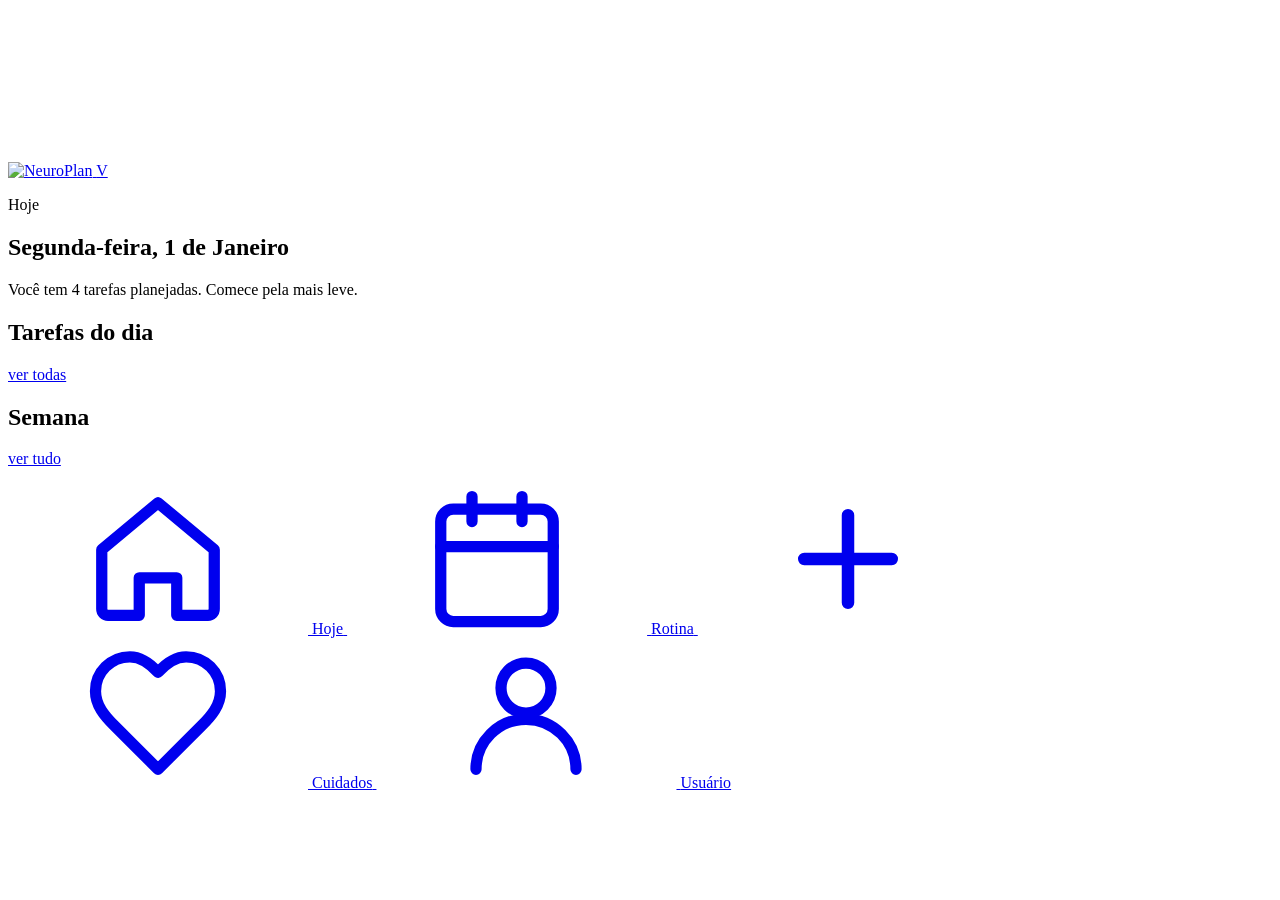
==== index.html @ 5687e75a "ajuste" ====
<!DOCTYPE html>
<html lang="pt-BR">
<head>
  <meta charset="UTF-8">
  <!-- viewport-fit=cover: usa a tela inteira do celular (notch / barra inferior) -->
  <meta name="viewport" content="width=device-width, initial-scale=1, viewport-fit=cover">
  <meta name="theme-color" content="#7B68EE">
  <meta name="description" content="NeuroPlan: planejador de rotina pensado para neurodivergentes.">
  <title>Hoje · NeuroPlan</title>

  <link rel="stylesheet" href="style.css">
  <script src="script.js" defer></script>
</head>
<body class="pagina-hoje">

  <!-- Ícones (sprite SVG). Uso: <svg class="icone"><use href="#i-home"/></svg> -->
  <svg xmlns="http://www.w3.org/2000/svg" hidden>
    <symbol id="i-home" viewBox="0 0 24 24" fill="none" stroke="currentColor" stroke-width="1.8" stroke-linecap="round" stroke-linejoin="round"><path d="M3 10.5 12 3l9 7.5V20a1 1 0 0 1-1 1h-5v-6H9v6H4a1 1 0 0 1-1-1z"/></symbol>
    <symbol id="i-calendar" viewBox="0 0 24 24" fill="none" stroke="currentColor" stroke-width="1.8" stroke-linecap="round" stroke-linejoin="round"><rect x="3" y="4" width="18" height="18" rx="2"/><path d="M16 2v4M8 2v4M3 10h18"/></symbol>
    <symbol id="i-plus" viewBox="0 0 24 24" fill="none" stroke="currentColor" stroke-width="2" stroke-linecap="round"><path d="M12 5v14M5 12h14"/></symbol>
    <symbol id="i-heart" viewBox="0 0 24 24" fill="none" stroke="currentColor" stroke-width="1.8" stroke-linecap="round" stroke-linejoin="round"><path d="M19 14c1.5-1.5 3-3.2 3-5.5A5.5 5.5 0 0 0 16.5 3c-1.7 0-3 .8-4.5 2.5C10.5 3.8 9.2 3 7.5 3A5.5 5.5 0 0 0 2 8.5c0 2.3 1.5 4 3 5.5l7 7z"/></symbol>
    <symbol id="i-user" viewBox="0 0 24 24" fill="none" stroke="currentColor" stroke-width="1.8" stroke-linecap="round" stroke-linejoin="round"><circle cx="12" cy="8" r="4"/><path d="M4 21a8 8 0 0 1 16 0"/></symbol>
    <symbol id="i-pencil" viewBox="0 0 24 24" fill="none" stroke="currentColor" stroke-width="1.8" stroke-linecap="round" stroke-linejoin="round"><path d="M17 3a2.8 2.8 0 0 1 4 4L7.5 20.5 2 22l1.5-5.5z"/></symbol>
    <symbol id="i-clock" viewBox="0 0 24 24" fill="none" stroke="currentColor" stroke-width="1.8" stroke-linecap="round" stroke-linejoin="round"><circle cx="12" cy="12" r="9"/><path d="M12 7v5l3 2"/></symbol>
    <symbol id="i-bell" viewBox="0 0 24 24" fill="none" stroke="currentColor" stroke-width="1.8" stroke-linecap="round" stroke-linejoin="round"><path d="M6 8a6 6 0 0 1 12 0c0 7 3 9 3 9H3s3-2 3-9M10.3 21a1.9 1.9 0 0 0 3.4 0"/></symbol>
    <symbol id="i-chevron-left" viewBox="0 0 24 24" fill="none" stroke="currentColor" stroke-width="2" stroke-linecap="round" stroke-linejoin="round"><path d="m15 18-6-6 6-6"/></symbol>
    <symbol id="i-chevron-right" viewBox="0 0 24 24" fill="none" stroke="currentColor" stroke-width="2" stroke-linecap="round" stroke-linejoin="round"><path d="m9 18 6-6-6-6"/></symbol>
  </svg>

  <div class="app">

    <!-- Cabeçalho (igual em todas as páginas) -->
    <header class="topo">
      <a href="index.html" class="topo__logo" aria-label="NeuroPlan - ir para Hoje">
        <!-- Exportar do Figma: logo horizontal (símbolo + "neuroplan") -->
        <img src="assets/logo-horizontal.svg" alt="NeuroPlan">
      </a>
      <a href="usuario.html" class="avatar avatar--pequeno" aria-label="Meu perfil">V</a>
    </header>

    <main class="conteudo">

      <section class="tela" id="tela-hoje" aria-labelledby="hoje-titulo">

        <div class="titulo-tela">
          <p class="titulo-tela__rotulo">Hoje</p>
          <h1 class="titulo-tela__titulo titulo-tela__titulo--esquerda" id="hoje-titulo">Segunda-feira, 1 de Janeiro</h1>
          <p class="titulo-tela__apoio">Você tem 4 tarefas planejadas. Comece pela mais leve.</p>
        </div>

        <!-- Aviso da próxima tarefa (aparece quando "Previsibilidade" está ligada em Cuidados) -->
        <p class="proxima" id="proxima" hidden></p>

        <!-- Tarefas do dia -->
        <div class="bloco">
          <div class="bloco__cabecalho">
            <h2 class="bloco__titulo">Tarefas do dia</h2>
            <a href="rotina.html" class="link-pequeno">ver todas</a>
          </div>

          <ul class="lista-tarefas" id="lista-hoje"></ul>
          <p class="vazio" id="vazio-hoje" hidden>Nenhuma tarefa para hoje. Toque no + para planejar o dia.</p>
        </div>

        <!-- Tarefas pendentes dos últimos dias (aparece quando "Recuperação" está ligada em Cuidados) -->
        <div class="bloco" id="bloco-recuperacao" hidden>
          <div class="bloco__cabecalho">
            <h2 class="bloco__titulo">Para recuperar</h2>
          </div>
          <ul class="lista-tarefas" id="lista-recuperacao"></ul>
        </div>

        <!-- Semana (cartões roláveis na horizontal) -->
        <div class="bloco">
          <div class="bloco__cabecalho">
            <h2 class="bloco__titulo">Semana</h2>
            <a href="rotina.html" class="link-pequeno">ver tudo</a>
          </div>

          <ul class="semana" id="semana" aria-label="Próximos 7 dias"></ul>
        </div>
      </section>

    </main>

    <!-- Menu inferior (igual em todas as páginas) -->
    <nav class="menu" aria-label="Navegação principal">
      <a href= "index.html" class="menu__item is-ativo" aria-current="page">
        <svg class="icone" aria-hidden="true"><use href="#i-home"/></svg>
        <span>Hoje</span>
      </a>
      <a href="rotina.html" class="menu__item">
        <svg class="icone" aria-hidden="true"><use href="#i-calendar"/></svg>
        <span>Rotina</span>
      </a>

      <!-- Botão central: abre "Nova tarefa" -->
      <a href="nova-tarefa.html" class="menu__adicionar" aria-label="Adicionar nova tarefa">
        <svg class="icone" aria-hidden="true"><use href="#i-plus"/></svg>
      </a>

      <a href="cuidados.html" class="menu__item">
        <svg class="icone" aria-hidden="true"><use href="#i-heart"/></svg>
        <span>Cuidados</span>
      </a>
      <a href="usuario.html" class="menu__item">
        <svg class="icone" aria-hidden="true"><use href="#i-user"/></svg>
        <span>Usuário</span>
      </a>
    </nav>

  </div>
</body>
</html>
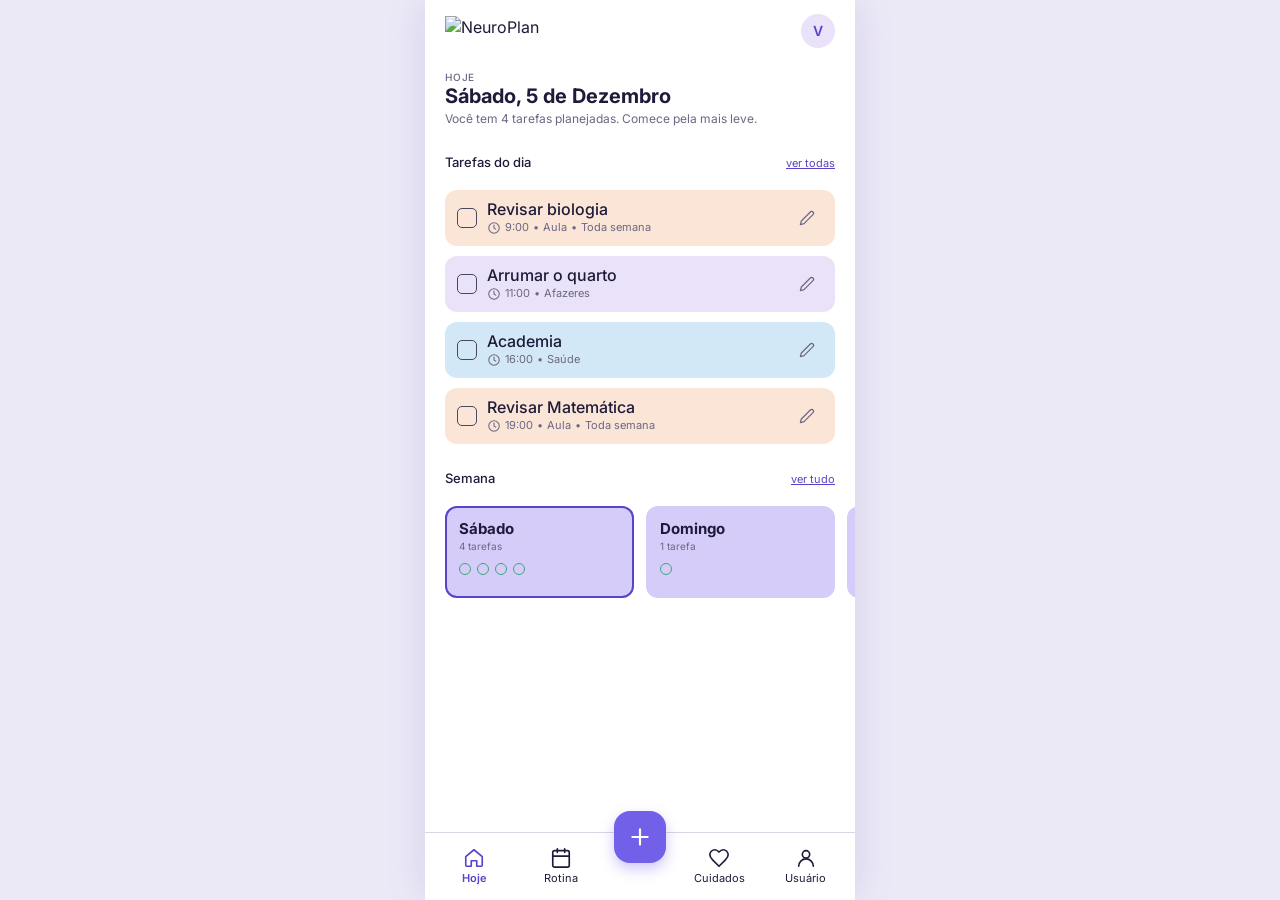
==== commit 270156f4: "arrumado" ====
--- a/index.html
+++ b/index.html
@@ -33,7 +33,7 @@
     <header class="topo">
       <a href="index.html" class="topo__logo" aria-label="NeuroPlan - ir para Hoje">
         <!-- Exportar do Figma: logo horizontal (símbolo + "neuroplan") -->
-        <img src="assets/logo-horizontal.svg" alt="NeuroPlan">
+        <img src="logo-horizontal.svg" alt="NeuroPlan">
       </a>
       <a href="usuario.html" class="avatar avatar--pequeno" aria-label="Meu perfil">V</a>
     </header>
@@ -111,4 +111,4 @@
 
   </div>
 </body>
-</html>
+</html>
--- a/style.css
+++ b/style.css
@@ -0,0 +1,1002 @@
+/* =========================================================
+   NEUROPLAN · style.css
+   Mobile-first: o layout base é o do celular (até 430px).
+   Em telas maiores o app fica centralizado, com a mesma largura.
+   ========================================================= */
+
+@import url("https://fonts.googleapis.com/css2?family=Inter:wght@300;400;500;600;700&display=swap");
+
+/* ---------- 1. Variáveis (cores, fontes, medidas) ---------- */
+:root {
+  /* Marca */
+  --roxo: #7360E8;          /* botões, itens ativos */
+  --roxo-escuro: #5844C9;   /* textos e links roxos (melhor contraste) */
+  --roxo-claro: #D6CCFA;    /* cartões da semana */
+  --lilas: #EAE2F8;         /* avatar, tarefa "afazeres" */
+  --lilas-medio: #C4B8F6;   /* cartões de cuidados */
+
+  /* Categorias de tarefa */
+  --laranja: #FAE5D6;       /* aula */
+  --azul: #D3E8F7;          /* saúde */
+  --verde: #DDF2E8;         /* resumos e estatísticas */
+  --rosa: #FBE0EA;          /* lazer */
+  --verde-forte: #3FA777;
+
+  /* Texto e linhas */
+  --tinta: #1E1B3A;
+  --tinta-suave: #6B6785;
+  --linha: #D9D5E8;
+  --branco: #FFFFFF;
+  --fundo-pagina: #ECE9F7;  /* fundo atrás do app em telas grandes */
+
+  /* Medidas */
+  --largura-app: 430px;
+  --altura-menu: 68px;
+  --raio-g: 16px;
+  --raio-m: 12px;
+  --raio-p: 8px;
+  --margem: 20px;
+
+  --fonte: "Inter", system-ui, -apple-system, "Segoe UI", Roboto, "Helvetica Neue", Arial, sans-serif;
+}
+
+/* Cuidado "Modo Calmo": cores mais suaves e sem animações (classe aplicada pelo script.js) */
+body.modo-calmo {
+  --roxo: #6A5FB0;
+  --roxo-escuro: #54498F;
+  --roxo-claro: #DAD6EE;
+  --lilas: #ECE8F5;
+  --lilas-medio: #CFC9E6;
+  --laranja: #F3E8DE;
+  --azul: #E1EBF2;
+  --verde: #E3EFE9;
+  --rosa: #F3E6EB;
+}
+body.modo-calmo *,
+body.modo-calmo *::before,
+body.modo-calmo *::after {
+  animation: none !important;
+  transition: none !important;
+}
+
+
+/* ---------- 2. Base ---------- */
+*,
+*::before,
+*::after {
+  box-sizing: border-box;
+}
+
+html {
+  -webkit-text-size-adjust: 100%;
+  text-size-adjust: 100%;
+}
+
+body {
+  margin: 0;
+  min-height: 100dvh;
+  background: var(--fundo-pagina);
+  color: var(--tinta);
+  font-family: var(--fonte);
+  font-size: 1rem;
+  line-height: 1.4;
+  -webkit-tap-highlight-color: transparent;
+}
+
+h1, h2, h3, p, ul, fieldset {
+  margin: 0;
+  padding: 0;
+}
+
+ul { list-style: none; }
+
+a { color: inherit; text-decoration: none; }
+
+button,
+input,
+select,
+textarea {
+  font: inherit;
+  color: inherit;
+}
+
+button { cursor: pointer; }
+
+img { display: block; max-width: 100%; height: auto; }
+
+[hidden] { display: none !important; }
+
+:focus-visible {
+  outline: 3px solid var(--roxo-escuro);
+  outline-offset: 2px;
+}
+
+.visualmente-oculto {
+  position: absolute;
+  width: 1px;
+  height: 1px;
+  margin: -1px;
+  padding: 0;
+  overflow: hidden;
+  clip: rect(0 0 0 0);
+  white-space: nowrap;
+  border: 0;
+}
+
+.icone {
+  width: 22px;
+  height: 22px;
+  flex: none;
+}
+.icone--mini { width: 14px; height: 14px; }
+.icone--roxo { color: var(--roxo-escuro); }
+
+
+/* ---------- 3. Estrutura do app ---------- */
+.app {
+  position: relative;
+  width: 100%;
+  max-width: var(--largura-app);
+  min-height: 100dvh;
+  margin: 0 auto;
+  background: var(--branco);
+}
+
+.conteudo {
+  padding: 4px var(--margem) calc(var(--altura-menu) + 32px + env(safe-area-inset-bottom, 0px));
+}
+
+/* Cabeçalho */
+.topo {
+  display: flex;
+  align-items: center;
+  justify-content: space-between;
+  padding: calc(14px + env(safe-area-inset-top, 0px)) var(--margem) 10px;
+}
+.topo__logo img {
+  height: 30px;
+  width: auto;
+}
+
+.avatar {
+  display: grid;
+  place-items: center;
+  background: var(--lilas);
+  color: var(--roxo-escuro);
+  font-weight: 600;
+}
+.avatar--pequeno {
+  width: 34px;
+  height: 34px;
+  border-radius: 50%;
+  font-size: 0.875rem;
+}
+.avatar--grande {
+  width: 72px;
+  height: 72px;
+  border-radius: var(--raio-g);
+  font-size: 2rem;
+}
+
+
+/* ---------- 4. Menu inferior ---------- */
+.menu {
+  position: fixed;
+  bottom: 0;
+  left: 50%;
+  transform: translateX(-50%);
+  z-index: 10;
+  width: 100%;
+  max-width: var(--largura-app);
+  display: grid;
+  grid-template-columns: 1fr 1fr 72px 1fr 1fr;
+  align-items: center;
+  height: calc(var(--altura-menu) + env(safe-area-inset-bottom, 0px));
+  padding: 0 6px env(safe-area-inset-bottom, 0px);
+  background: var(--branco);
+  border-top: 1px solid var(--linha);
+}
+
+.menu__item {
+  display: flex;
+  flex-direction: column;
+  align-items: center;
+  justify-content: center;
+  gap: 2px;
+  min-height: 48px;
+  font-size: 0.6875rem;
+  color: var(--tinta);
+}
+.menu__item.is-ativo {
+  color: var(--roxo-escuro);
+  font-weight: 600;
+}
+
+.menu__adicionar {
+  display: grid;
+  place-items: center;
+  justify-self: center;
+  align-self: start;
+  width: 52px;
+  height: 52px;
+  margin-top: -22px;
+  border-radius: 16px;
+  background: var(--roxo);
+  color: var(--branco);
+  box-shadow: 0 6px 14px rgba(115, 96, 232, 0.35);
+}
+.menu__adicionar .icone { width: 26px; height: 26px; }
+.menu__adicionar.is-ativo { background: var(--roxo-escuro); }
+
+
+/* ---------- 5. Títulos de tela e blocos ---------- */
+.titulo-tela {
+  margin: 8px 0 16px;
+}
+.titulo-tela--centro { text-align: center; }
+
+.titulo-tela__rotulo {
+  font-size: 0.625rem;
+  font-weight: 500;
+  letter-spacing: 0.08em;
+  text-transform: uppercase;
+  color: var(--tinta-suave);
+}
+.titulo-tela__titulo {
+  font-size: 1.25rem;
+  font-weight: 700;
+  line-height: 1.25;
+}
+.titulo-tela__apoio {
+  margin-top: 2px;
+  font-size: 0.75rem;
+  color: var(--tinta-suave);
+}
+
+.bloco { margin-top: 20px; }
+.bloco__cabecalho {
+  display: flex;
+  align-items: baseline;
+  justify-content: space-between;
+  margin-bottom: 10px;
+}
+.bloco__titulo {
+  font-size: 0.8125rem;
+  font-weight: 500;
+}
+.link-pequeno {
+  display: inline-flex;
+  align-items: center;
+  min-height: 32px;
+  font-size: 0.6875rem;
+  color: var(--roxo-escuro);
+  text-decoration: underline;
+}
+
+
+/* ---------- 6. Tela HOJE ---------- */
+.lista-tarefas {
+  display: flex;
+  flex-direction: column;
+  gap: 10px;
+}
+
+.tarefa {
+  display: flex;
+  align-items: center;
+  gap: 8px;
+  padding: 4px 6px 4px 12px;
+  border-radius: var(--raio-m);
+  background: var(--lilas);
+}
+.tarefa--aula     { background: var(--laranja); }
+.tarefa--afazeres { background: var(--lilas); }
+.tarefa--saude    { background: var(--azul); }
+.tarefa--lazer    { background: var(--rosa); }
+.tarefa--importante { box-shadow: inset 0 0 0 2px var(--roxo-escuro); }
+
+.tarefa__principal {
+  flex: 1;
+  display: flex;
+  align-items: center;
+  gap: 10px;
+  min-height: 48px;
+  cursor: pointer;
+}
+.tarefa__texto {
+  display: flex;
+  flex-direction: column;
+  gap: 1px;
+}
+.tarefa__titulo {
+  font-size: 1rem;
+  font-weight: 500;
+  line-height: 1.2;
+}
+.tarefa__meta {
+  display: flex;
+  flex-wrap: wrap;
+  align-items: center;
+  gap: 2px 4px;
+  font-size: 0.6875rem;
+  color: var(--tinta-suave);
+}
+
+/* Checkbox personalizado */
+.tarefa__check {
+  appearance: none;
+  -webkit-appearance: none;
+  flex: none;
+  width: 20px;
+  height: 20px;
+  margin: 0;
+  border: 1.5px solid #4A4666;
+  border-radius: 5px;
+  background: transparent center / 14px no-repeat;
+  cursor: pointer;
+}
+.tarefa__check:checked {
+  border-color: var(--tinta);
+  background-image: url("data:image/svg+xml,%3Csvg xmlns='http://www.w3.org/2000/svg' viewBox='0 0 24 24' fill='none' stroke='%231E1B3A' stroke-width='3.2' stroke-linecap='round' stroke-linejoin='round'%3E%3Cpath d='m5 12.5 4.5 4.5L19 7'/%3E%3C/svg%3E");
+}
+
+.tarefa__editar {
+  display: grid;
+  place-items: center;
+  flex: none;
+  width: 44px;
+  height: 44px;
+  border: 0;
+  border-radius: 50%;
+  background: transparent;
+  color: var(--tinta-suave);
+}
+.tarefa__editar .icone { width: 16px; height: 16px; }
+
+/* Semana: cartões que rolam na horizontal se não couberem */
+.semana {
+  display: flex;
+  gap: 12px;
+  margin: 0 calc(var(--margem) * -1);
+  padding: 0 var(--margem) 4px;
+  overflow-x: auto;
+  scroll-snap-type: x mandatory;
+  scroll-padding-inline: var(--margem);
+  scrollbar-width: none;
+}
+.semana::-webkit-scrollbar { display: none; }
+
+.semana__item {
+  flex: 0 0 calc(50% - 6px);
+  scroll-snap-align: start;
+}
+.semana__dia {
+  display: block;
+  height: 100%;
+  min-height: 92px;
+  padding: 12px 14px;
+  border-radius: var(--raio-m);
+  background: var(--roxo-claro);
+}
+.semana__dia.is-hoje { box-shadow: inset 0 0 0 2px var(--roxo-escuro); }
+.semana__nome {
+  font-size: 0.9375rem;
+  font-weight: 700;
+}
+.semana__qtd {
+  font-size: 0.625rem;
+  color: var(--tinta-suave);
+}
+.semana__bolinhas {
+  display: flex;
+  flex-wrap: wrap;
+  gap: 6px;
+  margin-top: 10px;
+}
+.bolinha {
+  width: 12px;
+  height: 12px;
+  border: 1.5px solid var(--verde-forte);
+  border-radius: 50%;
+}
+.bolinha.is-feita { background: var(--verde-forte); }
+
+
+/* ---------- 7. Tela NOVA TAREFA ---------- */
+.formulario {
+  display: flex;
+  flex-direction: column;
+  gap: 16px;
+}
+
+.campo {
+  display: flex;
+  flex-direction: column;
+  gap: 6px;
+  min-width: 0;
+  border: 0;
+}
+.campo__rotulo {
+  padding: 0;
+  font-size: 0.6875rem;
+  font-weight: 500;
+  letter-spacing: 0.04em;
+  text-transform: uppercase;
+  color: var(--tinta);
+}
+.campo__input {
+  width: 100%;
+  padding: 11px 12px;
+  border: 1px solid var(--linha);
+  border-radius: var(--raio-p);
+  background: var(--branco);
+  font-size: 1rem; /* 16px evita o zoom automático do iPhone */
+}
+.campo__input::placeholder { color: #9A96AE; }
+.campo__input--area {
+  min-height: 140px;
+  resize: vertical;
+}
+.campo__input[aria-invalid="true"] { border-color: #C0392B; }
+.campo__erro {
+  font-size: 0.75rem;
+  color: #B3261E;
+}
+
+/* Categorias (botões de escolha) */
+.chips {
+  display: flex;
+  flex-wrap: wrap;
+  gap: 8px;
+}
+.chip { position: relative; }
+.chip input {
+  position: absolute;
+  inset: 0;
+  opacity: 0;
+  margin: 0;
+  cursor: pointer;
+}
+.chip span {
+  display: inline-flex;
+  align-items: center;
+  min-height: 38px;
+  padding: 0 16px;
+  border: 1px solid var(--roxo);
+  border-radius: 999px;
+  font-size: 0.8125rem;
+  color: var(--roxo-escuro);
+}
+.chip input:checked + span {
+  background: var(--roxo);
+  color: var(--branco);
+  font-weight: 500;
+}
+.chip input:focus-visible + span {
+  outline: 3px solid var(--roxo-escuro);
+  outline-offset: 2px;
+}
+
+/* Horário */
+.horario {
+  min-width: 0;
+  padding: 12px;
+  border: 1px solid var(--linha);
+  border-radius: var(--raio-m);
+}
+.horario__cabecalho {
+  display: flex;
+  align-items: center;
+  justify-content: space-between;
+}
+.horario__titulo {
+  display: flex;
+  align-items: center;
+  gap: 6px;
+  padding: 0;
+  font-size: 0.75rem;
+  font-weight: 500;
+  letter-spacing: 0.04em;
+  text-transform: uppercase;
+}
+.horario__data {
+  position: relative;
+  display: flex;
+  align-items: center;
+  gap: 6px;
+  min-height: 40px;
+  margin: -8px -4px -8px 0;
+  padding: 0 4px 0 8px;
+  border-radius: var(--raio-p);
+  font-size: 0.8125rem;
+  font-weight: 500;
+  color: var(--roxo-escuro);
+  cursor: pointer;
+}
+.horario__data-input {
+  position: absolute;
+  inset: 0;
+  width: 100%;
+  height: 100%;
+  opacity: 0;
+  cursor: pointer;
+}
+.horario__data:has(input:focus-visible) {
+  outline: 3px solid var(--roxo-escuro);
+  outline-offset: 2px;
+}
+.horario__linha {
+  display: flex;
+  align-items: center;
+  gap: 10px;
+  margin-top: 8px;
+}
+.horario__hora {
+  flex: 1;
+  min-width: 0;
+  padding: 9px 10px;
+  border: 0;
+  border-radius: var(--raio-p);
+  background: #E7E5EE;
+  font-size: 1rem;
+}
+.horario__as {
+  font-size: 0.875rem;
+  color: var(--tinta-suave);
+}
+.horario__aviso {
+  display: flex;
+  align-items: center;
+  gap: 6px;
+  min-height: 40px;
+  margin-top: 6px;
+  font-size: 0.75rem;
+  font-weight: 600;
+  cursor: pointer;
+}
+.horario__aviso:has(input:not(:checked)) {
+  opacity: 0.55;
+  text-decoration: line-through;
+}
+.horario__aviso:has(input:focus-visible) {
+  outline: 3px solid var(--roxo-escuro);
+  outline-offset: 2px;
+  border-radius: var(--raio-p);
+}
+
+/* Opções extras (repetir, importante) */
+.opcoes {
+  display: flex;
+  flex-direction: column;
+  gap: 2px;
+  min-width: 0;
+  border: 0;
+}
+.opcao {
+  display: flex;
+  align-items: center;
+  gap: 10px;
+  min-height: 42px;
+  font-size: 0.875rem;
+  cursor: pointer;
+}
+.opcao input {
+  appearance: none;
+  -webkit-appearance: none;
+  flex: none;
+  width: 22px;
+  height: 22px;
+  margin: 0;
+  border: 1.5px solid var(--roxo);
+  border-radius: 6px;
+  background: transparent center / 15px no-repeat;
+  cursor: pointer;
+}
+.opcao input:checked {
+  background-color: var(--roxo);
+  background-image: url("data:image/svg+xml,%3Csvg xmlns='http://www.w3.org/2000/svg' viewBox='0 0 24 24' fill='none' stroke='%23FFFFFF' stroke-width='3.2' stroke-linecap='round' stroke-linejoin='round'%3E%3Cpath d='m5 12.5 4.5 4.5L19 7'/%3E%3C/svg%3E");
+}
+
+/* Botão principal */
+.botao {
+  width: 100%;
+  min-height: 50px;
+  border: 0;
+  border-radius: 10px;
+  font-size: 1rem;
+  font-weight: 600;
+}
+.botao--principal {
+  background: var(--roxo);
+  color: var(--branco);
+}
+.botao--principal:hover { background: var(--roxo-escuro); }
+.botao--principal:active { transform: scale(0.99); }
+.botao--perigo {
+  margin-top: -4px;
+  border: 1px solid #B3261E;
+  background: transparent;
+  color: #B3261E;
+}
+
+
+/* ---------- 8. Tela ROTINA ---------- */
+.resumo-semana {
+  display: grid;
+  grid-template-columns: 1fr 1fr;
+  gap: 10px;
+}
+.resumo-semana__dia {
+  display: block;
+  width: 100%;
+  height: 100%;
+  padding: 10px 12px;
+  border: 1px solid var(--linha);
+  border-radius: var(--raio-m);
+  background: var(--branco);
+  text-align: left;
+}
+.resumo-semana__dia.is-selecionado {
+  border-color: var(--roxo);
+  box-shadow: inset 0 0 0 1px var(--roxo);
+}
+.resumo-semana__nome {
+  display: block;
+  margin-bottom: 4px;
+  font-size: 0.875rem;
+  font-weight: 700;
+}
+.resumo-semana__item {
+  display: block;
+  font-size: 0.75rem;
+}
+.resumo-semana__item::before {
+  content: "•";
+  margin-right: 3px;
+  color: var(--roxo);
+  font-weight: 700;
+}
+.resumo-semana__vazio {
+  grid-column: 1 / -1;
+  padding: 12px;
+  border: 1px dashed var(--linha);
+  border-radius: var(--raio-m);
+  text-align: center;
+  font-size: 0.75rem;
+  color: var(--tinta-suave);
+}
+
+.calendario {
+  margin-top: 16px;
+  padding: 12px;
+  border: 1px solid var(--linha);
+  border-radius: var(--raio-g);
+}
+.calendario__controles {
+  display: flex;
+  align-items: center;
+  justify-content: space-between;
+  gap: 8px;
+  margin-bottom: 10px;
+}
+.calendario__seta {
+  display: grid;
+  place-items: center;
+  width: 40px;
+  height: 40px;
+  border: 0;
+  background: transparent;
+}
+.calendario__seta .icone { width: 18px; height: 18px; }
+.calendario__select {
+  min-height: 38px;
+  padding: 0 10px;
+  border: 1px solid var(--linha);
+  border-radius: 6px;
+  background: var(--branco);
+  font-size: 0.8125rem;
+}
+
+.calendario__grade {
+  display: grid;
+  grid-template-columns: repeat(7, 1fr);
+  gap: 4px;
+}
+.calendario__semana {
+  padding: 4px 0;
+  text-align: center;
+  font-size: 0.6875rem;
+  color: var(--tinta-suave);
+}
+.calendario__dia {
+  display: grid;
+  place-items: center;
+  width: 100%;
+  min-height: 38px;
+  padding: 0;
+  border: 0;
+  border-radius: var(--raio-p);
+  background: transparent;
+  font-size: 0.8125rem;
+}
+.calendario__dia.is-marcado { background: #EFEDF5; }
+.calendario__dia.is-hoje { box-shadow: inset 0 0 0 1.5px var(--roxo); }
+.calendario__dia.is-selecionado {
+  background: var(--roxo);
+  color: var(--branco);
+  font-weight: 600;
+}
+.calendario__dia.is-fora { color: #B3AFC4; }
+
+.dia-detalhe { margin-top: 18px; }
+.dia-detalhe__titulo {
+  margin-bottom: 8px;
+  font-size: 0.8125rem;
+  font-weight: 500;
+}
+.dia-detalhe__cartao {
+  padding: 14px;
+  border-radius: var(--raio-m);
+  background: var(--verde);
+}
+.dia-detalhe__qtd {
+  font-size: 1.125rem;
+  font-weight: 500;
+}
+.dia-detalhe__lista {
+  font-size: 0.6875rem;
+  color: var(--tinta-suave);
+}
+.dia-detalhe .lista-tarefas { margin-top: 12px; }
+
+
+/* ---------- 9. Tela CUIDADOS ---------- */
+.cuidados {
+  display: flex;
+  flex-direction: column;
+  gap: 10px;
+}
+.cuidado {
+  display: flex;
+  align-items: center;
+  justify-content: space-between;
+  gap: 14px;
+  min-height: 64px;
+  padding: 10px 14px;
+  border-radius: 14px;
+  background: var(--lilas-medio);
+  cursor: pointer;
+}
+.cuidado__texto {
+  display: flex;
+  flex-direction: column;
+  gap: 1px;
+}
+.cuidado__titulo {
+  font-size: 0.9375rem;
+  font-weight: 700;
+}
+.cuidado__descricao {
+  font-size: 0.75rem;
+  line-height: 1.3;
+}
+
+/* Interruptor (liga/desliga) */
+.interruptor {
+  appearance: none;
+  -webkit-appearance: none;
+  position: relative;
+  flex: none;
+  width: 44px;
+  height: 24px;
+  margin: 0;
+  border-radius: 999px;
+  background: #2E2A4F;
+  cursor: pointer;
+  transition: background 0.15s;
+}
+.interruptor::before {
+  content: "";
+  position: absolute;
+  top: 4px;
+  left: 4px;
+  width: 16px;
+  height: 16px;
+  border-radius: 50%;
+  background: #8B86B0;
+  transition: transform 0.15s, background 0.15s;
+}
+.interruptor:checked { background: var(--roxo); }
+.interruptor:checked::before {
+  transform: translateX(20px);
+  background: #2E2A4F;
+}
+
+.cuidados__aviso {
+  margin-top: 22px;
+  text-align: center;
+  font-size: 0.6875rem;
+  color: var(--tinta-suave);
+}
+
+
+/* ---------- 10. Tela USUÁRIO ---------- */
+.perfil {
+  display: flex;
+  flex-direction: column;
+  align-items: center;
+  margin-top: 8px;
+}
+.perfil__nome {
+  margin-top: 6px;
+  font-size: 1.5rem;
+  font-weight: 700;
+}
+.perfil__editar {
+  display: inline-flex;
+  align-items: center;
+  gap: 4px;
+  min-height: 40px;
+  padding: 0 8px;
+  border: 0;
+  background: transparent;
+  font-size: 0.75rem;
+  color: var(--tinta-suave);
+  text-decoration: underline;
+}
+
+.perfil__form {
+  display: flex;
+  flex-direction: column;
+  gap: 10px;
+  margin-top: 8px;
+}
+.campo-perfil {
+  padding: 8px 12px 10px;
+  border: 1px solid var(--linha);
+  border-radius: var(--raio-m);
+}
+.campo-perfil:focus-within { border-color: var(--roxo); }
+.perfil__form.is-editando .campo-perfil { border-color: var(--roxo); }
+
+.campo-perfil__rotulo {
+  display: block;
+  font-size: 0.6875rem;
+  color: var(--tinta-suave);
+}
+.campo-perfil__input {
+  display: block;
+  width: 100%;
+  padding: 0;
+  border: 0;
+  background: transparent;
+  font-size: 1rem;
+  font-weight: 500;
+}
+.campo-perfil__input:focus-visible { outline: none; }
+.campo-perfil__input--area {
+  resize: none;
+  min-height: 2.8em;
+}
+
+.estatisticas {
+  display: grid;
+  grid-template-columns: repeat(3, 1fr);
+  gap: 10px;
+  margin-top: 16px;
+}
+.estatistica {
+  display: flex;
+  flex-direction: column;
+  align-items: center;
+  justify-content: center;
+  gap: 2px;
+  min-height: 72px;
+  padding: 8px 4px;
+  border-radius: var(--raio-m);
+  background: var(--verde);
+  text-align: center;
+}
+.estatistica__numero {
+  font-size: 1.375rem;
+  font-weight: 500;
+  line-height: 1;
+}
+.estatistica__rotulo {
+  font-size: 0.625rem;
+  color: var(--tinta-suave);
+}
+
+
+/* ---------- 10b. Avisos da tela Hoje ---------- */
+.proxima {
+  margin-bottom: 4px;
+  padding: 10px 12px;
+  border-left: 3px solid var(--roxo);
+  border-radius: 0 var(--raio-p) var(--raio-p) 0;
+  background: var(--lilas);
+  font-size: 0.8125rem;
+}
+.vazio {
+  padding: 18px 14px;
+  border: 1px dashed var(--linha);
+  border-radius: var(--raio-m);
+  text-align: center;
+  font-size: 0.875rem;
+  color: var(--tinta-suave);
+}
+
+
+/* ---------- 11. Aviso rápido (toast) ---------- */
+.aviso {
+  position: fixed;
+  left: 50%;
+  bottom: calc(var(--altura-menu) + 26px + env(safe-area-inset-bottom, 0px));
+  z-index: 20;
+  max-width: calc(100% - 40px);
+  padding: 12px 18px;
+  border-radius: 999px;
+  background: var(--tinta);
+  color: var(--branco);
+  font-size: 0.875rem;
+  transform: translate(-50%, 12px);
+  opacity: 0;
+  transition: opacity 0.2s, transform 0.2s;
+  pointer-events: none;
+}
+.aviso.is-visivel {
+  opacity: 1;
+  transform: translate(-50%, 0);
+}
+
+
+/* ---------- 12. Abertura (index.html) ---------- */
+body.pagina-abertura { background: var(--branco); }
+
+.abertura {
+  position: fixed;
+  inset: 0;
+  display: grid;
+  place-items: center;
+  background: var(--branco);
+}
+.abertura__etapa {
+  grid-area: 1 / 1;
+  display: grid;
+  place-items: center;
+  opacity: 0;
+  transition: opacity 0.5s ease;
+}
+.abertura__etapa.is-ativa { opacity: 1; }
+
+.abertura__simbolo {
+  width: min(40vw, 170px);
+}
+.abertura__logo {
+  width: min(64vw, 280px);
+}
+.abertura__link {
+  position: fixed;
+  bottom: 40px;
+  left: 0;
+  right: 0;
+  text-align: center;
+  color: var(--roxo-escuro);
+  text-decoration: underline;
+}
+
+
+/* ---------- 13. Telas maiores (tablet / desktop) ---------- */
+@media (min-width: 480px) {
+  .app {
+    min-height: 100dvh;
+    box-shadow: 0 0 40px rgba(60, 40, 140, 0.12);
+  }
+}
+
+@media (prefers-reduced-motion: reduce) {
+  *, *::before, *::after {
+    animation: none !important;
+    transition: none !important;
+  }
+}
